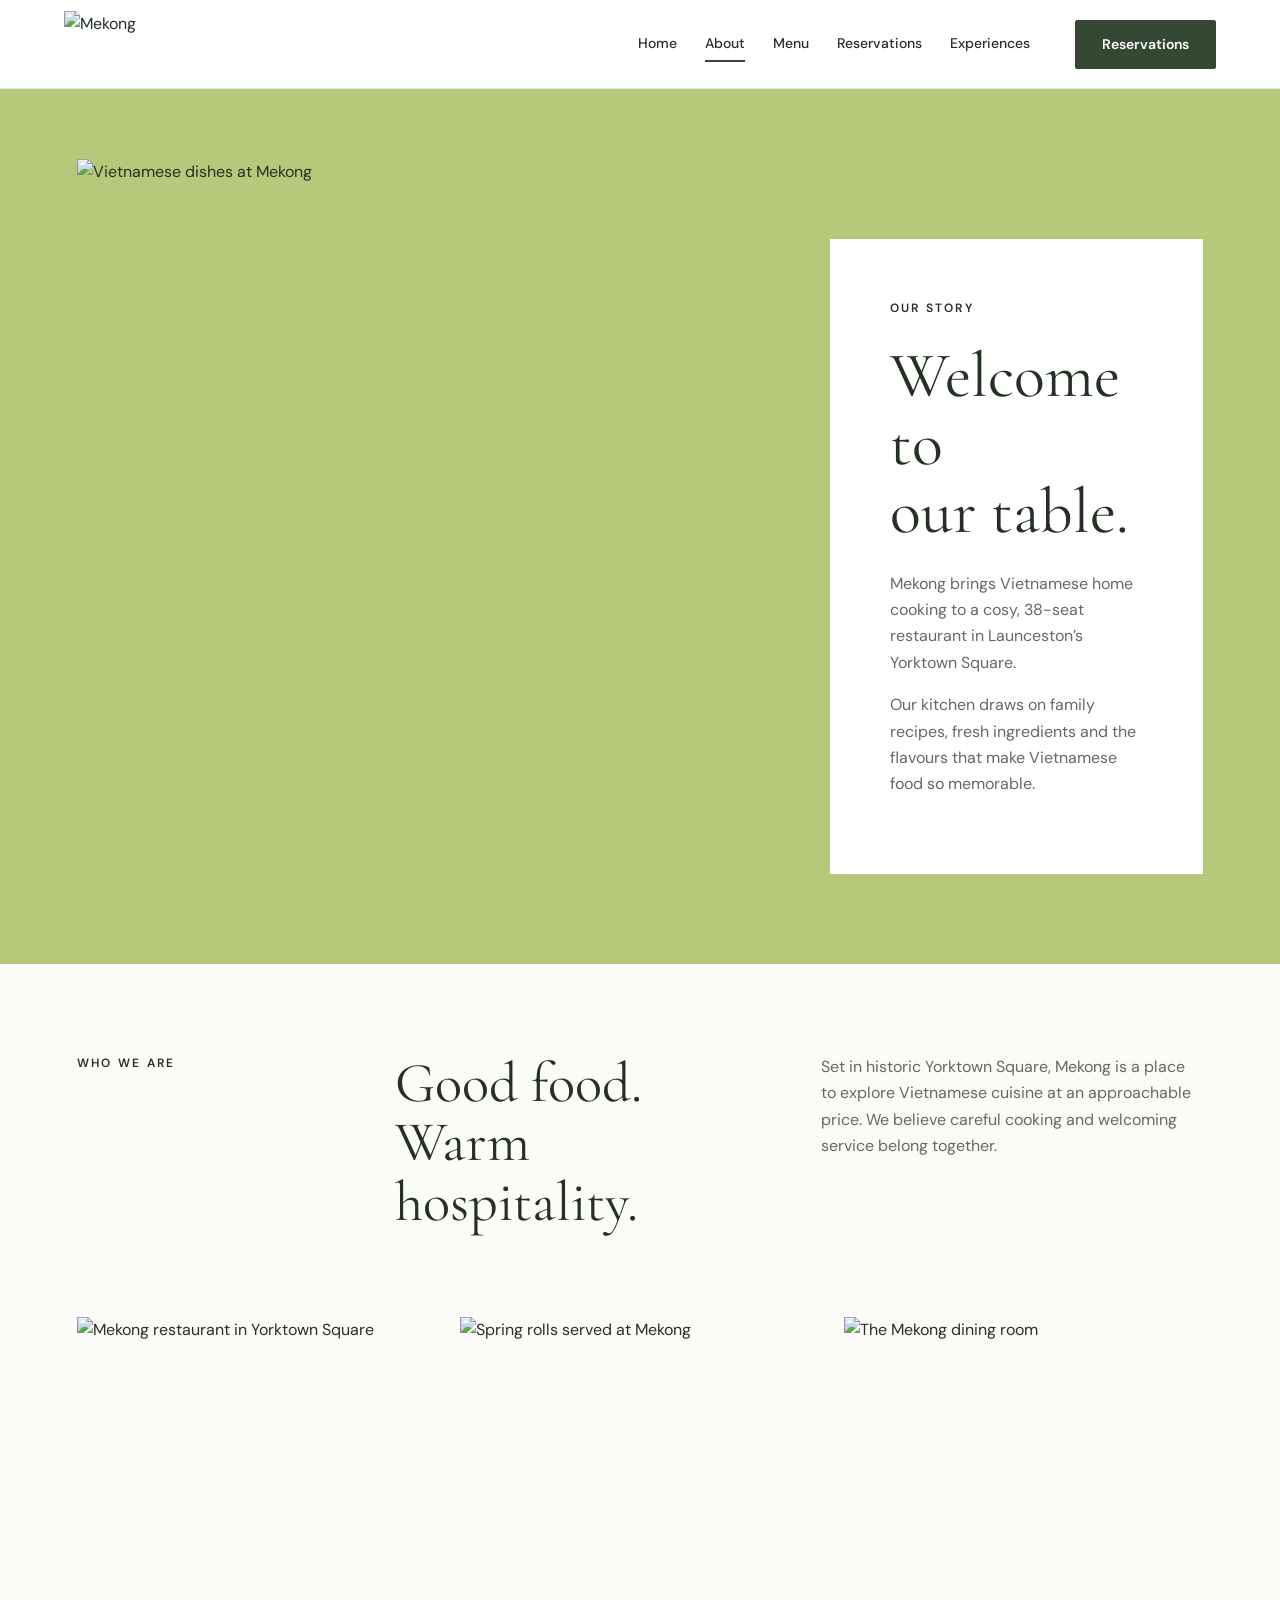
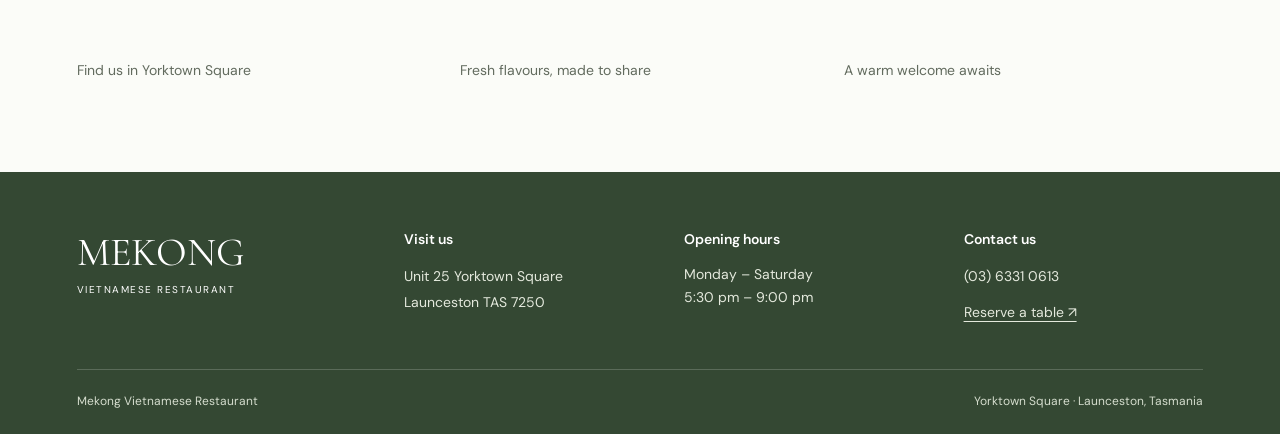
==== index.html @ 8ac52d4b "Add files via upload" ====
<!doctype html><html lang="en-AU"><head><meta charset="utf-8"><meta name="viewport" content="width=device-width, initial-scale=1"><meta name="description" content="Vietnamese dining in the heart of Launceston. Explore Mekong’s menu and reserve a table at Yorktown Square."><meta name="theme-color" content="#344833"><title>About | Mekong Vietnamese Restaurant</title><link rel="icon" href="/assets/logo.png"><link rel="stylesheet" href="/styles.css"><script src="/app.js" defer></script></head><body><a class="skip" href="#main">Skip to content</a><header><div class="header-inner"><a class="logo" href="/" aria-label="Mekong home"><img src="/assets/logo.png" alt="Mekong" width="100" height="66"></a><button class="nav-toggle" aria-expanded="false" aria-controls="site-nav">Menu <span aria-hidden="true">☰</span></button><nav id="site-nav" aria-label="Main navigation"><a href="/" >Home</a><a href="/about-6/" aria-current="page">About</a><a href="/menu/" >Menu</a><a href="/reservations/" >Reservations</a><a href="/experiences/" >Experiences</a></nav><a class="button header-cta" href="/reservations/">Reservations</a></div></header><main id="main"><section class="about-lead"><img src="/assets/food.jpg" alt="Vietnamese dishes at Mekong" width="900" height="550"><div><p class="eyebrow">Our story</p><h1>Welcome to<br>our table.</h1><p>Mekong brings Vietnamese home cooking to a cosy, 38-seat restaurant in Launceston’s Yorktown Square.</p><p>Our kitchen draws on family recipes, fresh ingredients and the flavours that make Vietnamese food so memorable.</p></div></section><section class="section about-story"><p class="eyebrow">Who we are</p><h2>Good food.<br>Warm hospitality.</h2><p>Set in historic Yorktown Square, Mekong is a place to explore Vietnamese cuisine at an approachable price. We believe careful cooking and welcoming service belong together.</p></section><section class="gallery section" aria-label="Mekong restaurant photographs"><figure><img src="/assets/outside.png" alt="Mekong restaurant in Yorktown Square" loading="lazy"><figcaption>Find us in Yorktown Square</figcaption></figure><figure><img src="/assets/rolls.png" alt="Spring rolls served at Mekong" loading="lazy"><figcaption>Fresh flavours, made to share</figcaption></figure><figure><img src="/assets/inside.jpg" alt="The Mekong dining room" loading="lazy"><figcaption>A warm welcome awaits</figcaption></figure></section></main><footer><div class="footer-grid"><a class="footer-brand" href="/">MEKONG<span>VIETNAMESE RESTAURANT</span></a><div><h2>Visit us</h2><a href="https://www.google.com/maps/search/?api=1&query=Mekong+Vietnamese+Restaurant+25+Yorktown+Square+Launceston">Unit 25 Yorktown Square<br>Launceston TAS 7250</a></div><div><h2>Opening hours</h2><p>Monday – Saturday<br>5:30 pm – 9:00 pm</p></div><div><h2>Contact us</h2><a href="tel:+61363310613">(03) 6331 0613</a><a class="footer-book" href="/reservations/">Reserve a table ↗</a></div></div><div class="footer-bottom"><span>Mekong Vietnamese Restaurant</span><span>Yorktown Square · Launceston, Tasmania</span></div></footer></body></html>
---- styles.css ----
@import url('https://fonts.googleapis.com/css2?family=Cormorant+Garamond:wght@400;500;600&family=DM+Sans:wght@400;500;600;700&display=swap');
:root{--green:#344833;--deep:#223321;--lime:#b6c97a;--paper:#fbfcf8;--ink:#243123;--muted:#626b5e;--line:#dce2d4}*{box-sizing:border-box}html{scroll-behavior:smooth;scroll-padding-top:110px}body{margin:0;background:var(--paper);color:var(--ink);font-family:'DM Sans',Arial,sans-serif;font-size:16px;line-height:1.65}a{color:inherit;text-decoration:none}button{font:inherit}img{display:block;max-width:100%;object-fit:cover}h1,h2,h3,p{margin-top:0}h1,h2{font-family:'Cormorant Garamond',Georgia,serif;font-weight:400;line-height:1.06}h2{font-size:clamp(2.7rem,4.4vw,4.5rem);margin-bottom:24px}h3{font-weight:500;line-height:1.4}a,button{ -webkit-tap-highlight-color:transparent}a:focus-visible,button:focus-visible{outline:3px solid #9b6727;outline-offset:5px}.skip{position:fixed;top:-100px;left:20px;background:white;z-index:100;padding:12px}.skip:focus{top:10px}header{background:#fff;position:sticky;top:0;z-index:20;border-bottom:1px solid #e8ecdf}.header-inner{max-width:1420px;margin:auto;min-height:88px;padding:10px 5%;display:flex;align-items:center;gap:45px}.logo{margin-right:auto}.logo img{width:100px;height:66px;object-fit:contain}nav{display:flex;gap:28px}nav a{font-size:14px;font-weight:500;white-space:nowrap}header nav a{padding:9px 0;position:relative}header nav a[aria-current]:after{content:'';height:2px;background:var(--green);position:absolute;bottom:3px;left:0;right:0}nav a:hover,.text-link:hover{color:#6b8139}.button{display:inline-flex;justify-content:center;align-items:center;min-height:49px;padding:11px 26px;background:var(--green);color:#fff;border:1px solid var(--green);border-radius:2px;font-size:14px;font-weight:600;transition:background .2s,transform .2s;line-height:1.5}.button:hover{background:var(--deep);transform:translateY(-2px)}.button.light{background:#fff;color:var(--green);border-color:#fff}.button.outline{border-color:#fff;background:transparent;color:#fff}.button.outline:hover{background:#ffffff20}.button.secondary{background:transparent;color:var(--green)}.nav-toggle{display:none}.eyebrow{text-transform:uppercase;letter-spacing:.19em;font-size:12px;font-weight:600;margin-bottom:24px;line-height:1.6}.hero{position:relative;min-height:690px;height:calc(100svh - 88px);max-height:950px;display:grid;place-items:center;isolation:isolate;color:white;text-align:center;overflow:hidden}.hero-image{position:absolute;inset:0;width:100%;height:100%;object-position:center;z-index:-2}.hero:after{content:'';position:absolute;inset:0;background:linear-gradient(180deg,#15271826,#10201365 75%,#1020138c);z-index:-1}.hero-content{padding:50px 20px 85px}.hero .eyebrow{margin-bottom:30px;text-shadow:0 1px 6px #0009}.hero h1{font-size:clamp(5.5rem,9.8vw,9rem);letter-spacing:-.045em;margin-bottom:22px;line-height:.95}.hero h1 span{display:block;font-size:.4em;letter-spacing:.05em;text-transform:uppercase;line-height:1.16;margin-top:22px}.hero-subtitle{font-size:17px;line-height:1.6;text-shadow:0 1px 5px #0007}.hero-actions{display:flex;justify-content:center;gap:12px;margin-top:30px}.hero-down{position:absolute;bottom:28px;left:5%;font-size:30px}.hero-caption{position:absolute;bottom:35px;right:5%;font-size:11px;letter-spacing:.18em}.section{max-width:1420px;margin:auto;padding:90px 6%}.section-title{display:flex;align-items:center;justify-content:space-between;gap:24px;margin-bottom:35px}.section-title .eyebrow{margin-bottom:14px}.section-title h2{margin:0}.text-link{display:inline-flex;gap:35px;border-bottom:1px solid var(--green);padding-bottom:7px;font-size:14px}.popular-grid{display:grid;grid-template-columns:1fr 1.06fr 1fr;gap:42px;align-items:start}.dish{padding:22px 0;border-bottom:1px solid var(--line)}.dish-heading{display:flex;justify-content:space-between;gap:20px}.dish h3{font-size:17px;margin-bottom:8px}.dish-heading>span{font-size:16px;white-space:nowrap}.dish p{color:var(--muted);font-size:14px;line-height:1.65;margin:0}.pho-feature{background:#e9eedb;padding:35px 30px;text-align:center}.pho-feature>.eyebrow{margin:0 0 10px}.pho-feature>h3{font-family:'Cormorant Garamond',Georgia,serif;font-size:90px;line-height:1;margin:0 0 16px}.pho-feature>p{font-size:15px}.pho-feature .dish{text-align:left}.pho-feature .button{margin-top:30px}.home-story{display:grid;grid-template-columns:1.15fr 1fr;background:#e9eedb}.home-story>img{width:100%;height:100%;min-height:510px}.home-story>div{padding:70px 13%}.home-story p:not(.eyebrow){max-width:400px;color:#4c5845}.home-story .text-link{margin-top:10px}footer{background:var(--green);color:#fff;padding:60px 6% 22px}.footer-grid{display:grid;grid-template-columns:1.2fr 1fr 1fr 1fr;gap:40px;max-width:1248px;margin:auto}.footer-brand{font-family:'Cormorant Garamond',Georgia,serif;font-size:40px;line-height:1}.footer-brand span{display:block;font-family:'DM Sans',Arial,sans-serif;font-size:10px;letter-spacing:.15em;margin-top:13px}.footer-grid h2{font-family:inherit;font-size:14px;font-weight:600;margin:0 0 16px}.footer-grid p,.footer-grid a:not(.footer-brand){font-size:14px;color:#e4e9dd}.footer-book{display:block;margin-top:12px;text-decoration:underline;text-underline-offset:4px}.footer-bottom{border-top:1px solid #ffffff30;margin:45px auto 0;padding-top:22px;display:flex;justify-content:space-between;gap:20px;font-size:12px;color:#d5ddce;max-width:1248px}.page-intro{background:#e9eedb;text-align:center;padding:75px 24px 62px}.page-intro .eyebrow{margin-bottom:18px}.page-intro h1{font-size:clamp(3.4rem,6.5vw,6rem);margin-bottom:20px}.page-intro>p:last-child{margin-bottom:0}.menu-layout{display:grid;grid-template-columns:200px 1fr;gap:75px;align-items:start;padding-top:55px}.menu-nav{position:sticky;top:118px;display:flex;flex-direction:column;gap:4px;border-left:1px solid var(--line);max-height:calc(100svh - 145px);overflow:auto}.menu-nav a{padding:7px 18px;font-size:14px;white-space:normal}.menu-nav a:hover{background:#e9eedb}.menu-note{font-size:13px;line-height:1.7;color:var(--muted);border-bottom:1px solid var(--line);padding-bottom:26px}.menu-category{padding-top:36px;scroll-margin-top:110px}.menu-category h2{font-size:42px;margin-bottom:8px}.menu-items{display:grid;grid-template-columns:1fr 1fr;gap:0 40px}.menu-items .dish{padding:20px 0}.about-lead{background:#b6c97a;padding:70px 6% 90px;display:grid;grid-template-columns:1fr 1fr;align-items:center}.about-lead>img{width:115%;height:460px;align-self:start}.about-lead>div{background:#fff;padding:60px;position:relative;margin-top:80px}.about-lead h1{font-size:clamp(3.5rem,5vw,5rem);margin-bottom:25px}.about-lead p:not(.eyebrow){color:var(--muted)}.about-story{display:grid;grid-template-columns:1fr 1.4fr 1.4fr;gap:45px;align-items:start;padding-bottom:30px}.about-story p:last-child{color:var(--muted)}.gallery{display:grid;grid-template-columns:repeat(3,1fr);gap:24px;padding-top:30px}.gallery figure{margin:0}.gallery img{width:100%;height:330px}.gallery figcaption{font-size:14px;margin-top:12px;color:var(--muted)}.reservation-layout{display:grid;grid-template-columns:1fr 1fr;gap:65px;align-items:center}.reservation-layout>img{height:570px;width:100%}.reservation-card h2{font-size:48px}.reservation-card>p{max-width:450px}.booking-note{font-size:12px;color:var(--muted);margin:12px 0 30px}.reservation-details{padding-top:24px;border-top:1px solid var(--line)}.reservation-details h3{font-size:15px;margin-bottom:6px}.phone{font-family:'Cormorant Garamond',Georgia,serif;font-size:34px}.reservation-details p{font-size:14px;color:var(--muted);margin-top:15px}.empty-state{text-align:center;min-height:380px}.empty-state h2{font-size:42px}.empty-state p{color:var(--muted);margin-bottom:30px}.empty-state .button{margin:5px}.empty-rule{width:50px;height:2px;background:var(--lime);display:block;margin:0 auto 30px}
@media(min-width:1600px){.hero-content{padding-bottom:100px}}
@media(max-width:1050px){.header-inner{gap:24px}nav{gap:20px}.popular-grid{gap:24px}.section{padding:65px 5%}.pho-feature{padding:30px 22px}.footer-grid{grid-template-columns:1fr 1fr}.about-lead>div{padding:40px}.about-story{grid-template-columns:1fr 1.6fr}.about-story>.eyebrow{grid-column:1/-1;margin:0}.menu-layout{gap:40px;grid-template-columns:165px 1fr}.menu-items{gap:0 25px}.reservation-layout{gap:35px}.home-story>div{padding:55px 10%}}
@media(max-width:760px){html{scroll-padding-top:90px}.header-inner{min-height:76px;padding:7px 5%;gap:16px}.logo img{width:84px;height:55px}.nav-toggle{display:flex;gap:12px;align-items:center;background:none;border:0;padding:10px 0;color:var(--green);font-size:14px}.header-cta{min-height:40px;padding:8px 14px;font-size:12px;order:1}.nav-toggle{order:2}header nav{display:none;position:absolute;left:0;right:0;top:100%;background:white;border-bottom:1px solid var(--line);padding:20px 6%;box-shadow:0 15px 20px #0001}header nav.open{display:flex;flex-direction:column;gap:9px}header nav a{font-size:16px;width:fit-content}.hero{height:calc(100svh - 76px);min-height:620px;max-height:850px}.hero-content{padding:60px 20px 100px}.hero .eyebrow{font-size:10px;letter-spacing:.13em;margin-bottom:30px}.hero h1{font-size:clamp(5rem,17vw,7rem)}.hero h1 span{font-size:.4em;letter-spacing:.025em;line-height:1.25}.hero-subtitle{font-size:16px}.hero-actions{gap:10px}.hero-actions .button{padding:12px 18px;font-size:13px}.hero-caption{font-size:9px}.section-title{display:block}.section-title .text-link{margin-top:20px}.popular-grid{grid-template-columns:1fr;gap:30px}.pho-feature{grid-row:1;padding:35px}.popular-grid>.pho-feature .dish{text-align:left}.popular-grid>div:not(.pho-feature){display:grid;grid-template-columns:1fr 1fr;gap:0 25px}.dish h3{font-size:16px}.dish-heading{gap:12px}.home-story{grid-template-columns:1fr}.home-story>img{min-height:0;height:330px}.home-story>div{padding:45px 7%}.footer-grid{gap:32px 24px}.footer-brand{font-size:32px}.footer-grid p,.footer-grid a:not(.footer-brand){font-size:13px}.footer-bottom{flex-direction:column;gap:6px}.page-intro{padding:55px 20px 45px}.page-intro h1{font-size:3.4rem}.menu-layout{display:block;padding-top:25px}.menu-nav{position:relative;top:auto;flex-direction:row;gap:6px;overflow-x:auto;border:0;padding-bottom:14px;max-height:none;margin-bottom:25px}.menu-nav a{white-space:nowrap;background:#e9eedb;border:1px solid #dce2d4;padding:9px 13px}.menu-items{gap:0 25px}.menu-category h2{font-size:36px}.menu-category{scroll-margin-top:85px}.about-lead{grid-template-columns:1fr;padding:30px 5% 45px}.about-lead>img{width:100%;height:300px}.about-lead>div{margin:0 15px;margin-top:-35px;padding:35px 25px}.about-lead h1{font-size:3.4rem}.about-story{display:block}.about-story>.eyebrow{margin-bottom:20px}.gallery{grid-template-columns:1fr;gap:30px}.gallery img{height:auto;max-height:450px}.reservation-layout{grid-template-columns:1fr;gap:35px}.reservation-layout>img{height:340px}.reservation-card h2{font-size:40px}}
@media(max-width:440px){.popular-grid>div:not(.pho-feature),.menu-items{grid-template-columns:1fr}.hero h1{font-size:5rem}.header-cta{font-size:11px;padding:8px 10px}.header-inner{gap:14px}.footer-grid{grid-template-columns:1fr}.hero .eyebrow{max-width:280px;margin-left:auto;margin-right:auto}.hero-content{padding-left:14px;padding-right:14px}.hero-caption{max-width:220px;text-align:right}.hero-actions .button{padding:11px 15px}}
@media(prefers-reduced-motion:reduce){html{scroll-behavior:auto}.button{transition:none}}
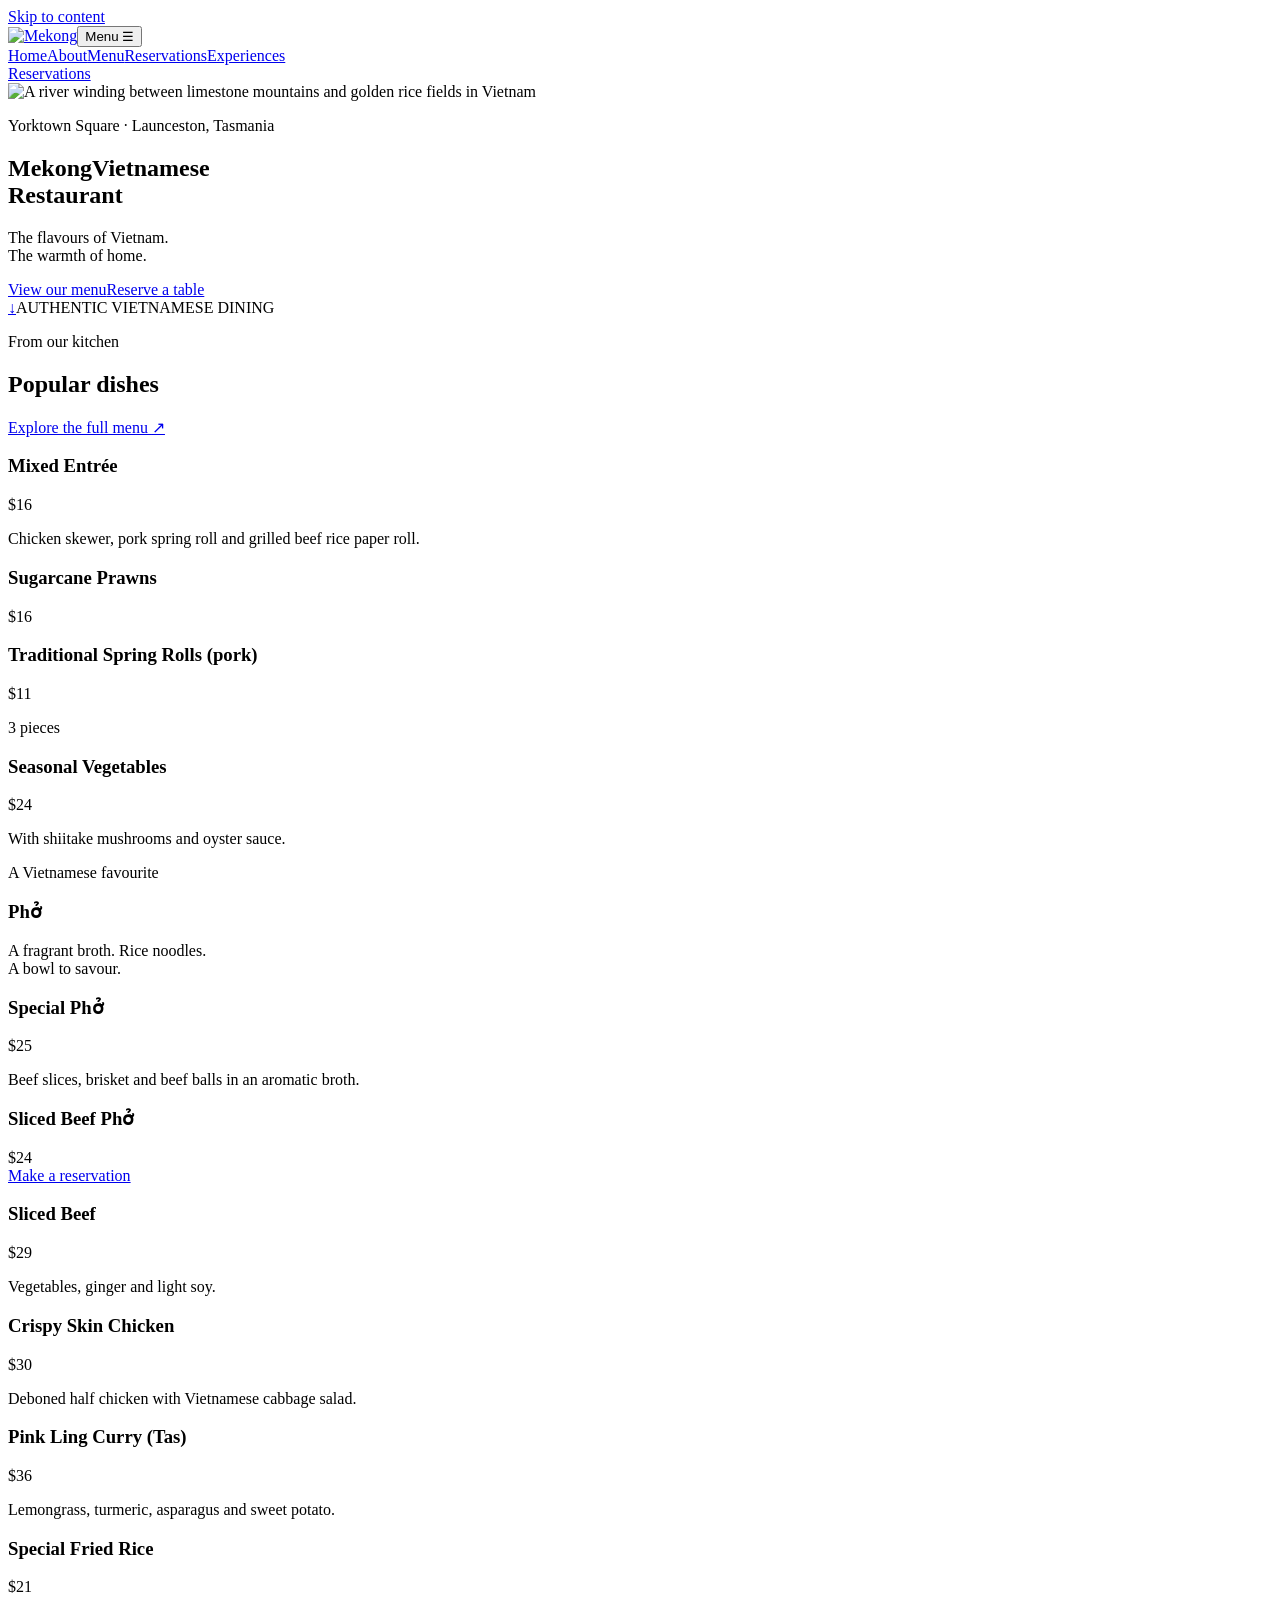
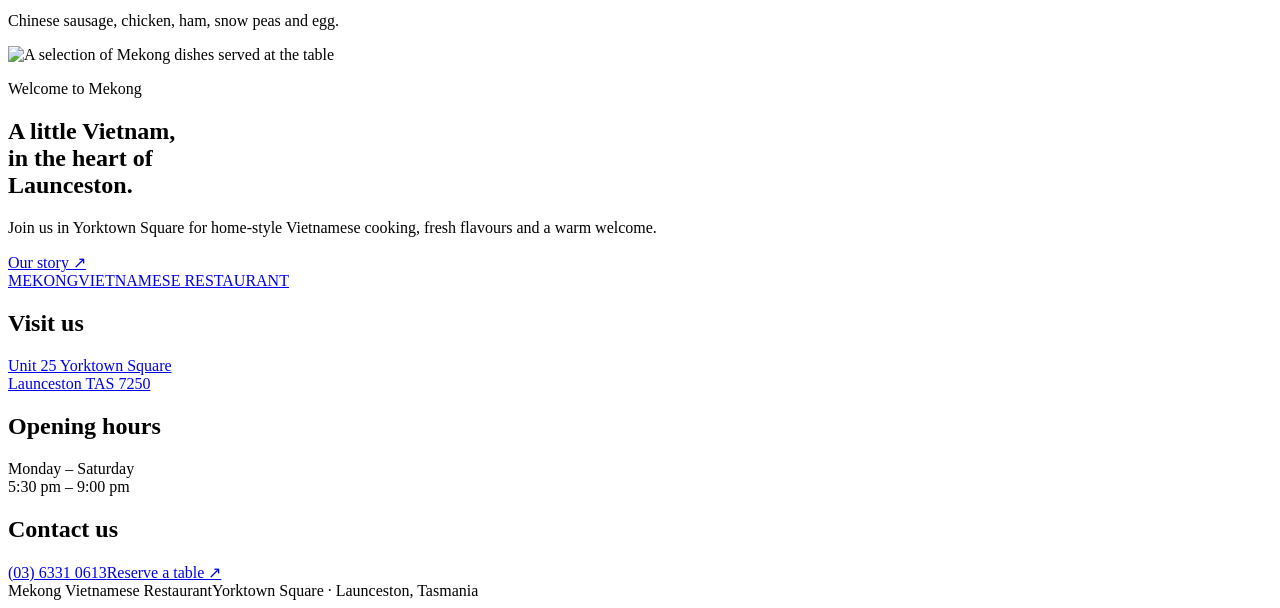
==== commit d1491ec5: "Add files via upload" ====
--- a/index.html
+++ b/index.html
@@ -1 +1,3 @@
-<!doctype html><html lang="en-AU"><head><meta charset="utf-8"><meta name="viewport" content="width=device-width, initial-scale=1"><meta name="description" content="Vietnamese dining in the heart of Launceston. Explore Mekong’s menu and reserve a table at Yorktown Square."><meta name="theme-color" content="#344833"><title>About | Mekong Vietnamese Restaurant</title><link rel="icon" href="/assets/logo.png"><link rel="stylesheet" href="/styles.css"><script src="/app.js" defer></script></head><body><a class="skip" href="#main">Skip to content</a><header><div class="header-inner"><a class="logo" href="/" aria-label="Mekong home"><img src="/assets/logo.png" alt="Mekong" width="100" height="66"></a><button class="nav-toggle" aria-expanded="false" aria-controls="site-nav">Menu <span aria-hidden="true">☰</span></button><nav id="site-nav" aria-label="Main navigation"><a href="/" >Home</a><a href="/about-6/" aria-current="page">About</a><a href="/menu/" >Menu</a><a href="/reservations/" >Reservations</a><a href="/experiences/" >Experiences</a></nav><a class="button header-cta" href="/reservations/">Reservations</a></div></header><main id="main"><section class="about-lead"><img src="/assets/food.jpg" alt="Vietnamese dishes at Mekong" width="900" height="550"><div><p class="eyebrow">Our story</p><h1>Welcome to<br>our table.</h1><p>Mekong brings Vietnamese home cooking to a cosy, 38-seat restaurant in Launceston’s Yorktown Square.</p><p>Our kitchen draws on family recipes, fresh ingredients and the flavours that make Vietnamese food so memorable.</p></div></section><section class="section about-story"><p class="eyebrow">Who we are</p><h2>Good food.<br>Warm hospitality.</h2><p>Set in historic Yorktown Square, Mekong is a place to explore Vietnamese cuisine at an approachable price. We believe careful cooking and welcoming service belong together.</p></section><section class="gallery section" aria-label="Mekong restaurant photographs"><figure><img src="/assets/outside.png" alt="Mekong restaurant in Yorktown Square" loading="lazy"><figcaption>Find us in Yorktown Square</figcaption></figure><figure><img src="/assets/rolls.png" alt="Spring rolls served at Mekong" loading="lazy"><figcaption>Fresh flavours, made to share</figcaption></figure><figure><img src="/assets/inside.jpg" alt="The Mekong dining room" loading="lazy"><figcaption>A warm welcome awaits</figcaption></figure></section></main><footer><div class="footer-grid"><a class="footer-brand" href="/">MEKONG<span>VIETNAMESE RESTAURANT</span></a><div><h2>Visit us</h2><a href="https://www.google.com/maps/search/?api=1&query=Mekong+Vietnamese+Restaurant+25+Yorktown+Square+Launceston">Unit 25 Yorktown Square<br>Launceston TAS 7250</a></div><div><h2>Opening hours</h2><p>Monday – Saturday<br>5:30 pm – 9:00 pm</p></div><div><h2>Contact us</h2><a href="tel:+61363310613">(03) 6331 0613</a><a class="footer-book" href="/reservations/">Reserve a table ↗</a></div></div><div class="footer-bottom"><span>Mekong Vietnamese Restaurant</span><span>Yorktown Square · Launceston, Tasmania</span></div></footer></body></html>+<!doctype html><html lang="en-AU"><head><meta charset="utf-8"><meta name="viewport" content="width=device-width, initial-scale=1"><meta name="description" content="Vietnamese dining in the heart of Launceston. Explore Mekong’s menu and reserve a table at Yorktown Square."><meta name="theme-color" content="#344833"><title>Home | Mekong Vietnamese Restaurant</title><link rel="icon" href="/Mekong/assets/logo.png"><link rel="stylesheet" href="/Mekong/styles.css"><script src="/Mekong/app.js" defer></script></head><body><a class="skip" href="#main">Skip to content</a><header><div class="header-inner"><a class="logo" href="/Mekong/" aria-label="Mekong home"><img src="/Mekong/assets/logo.png" alt="Mekong" width="100" height="66"></a><button class="nav-toggle" aria-expanded="false" aria-controls="site-nav">Menu <span aria-hidden="true">☰</span></button><nav id="site-nav" aria-label="Main navigation"><a href="/Mekong/" aria-current="page">Home</a><a href="/Mekong/about-6/" >About</a><a href="/Mekong/menu/" >Menu</a><a href="/Mekong/reservations/" >Reservations</a><a href="/Mekong/experiences/" >Experiences</a></nav><a class="button header-cta" href="/Mekong/reservations/">Reservations</a></div></header><main id="main"><section class="hero"><img class="hero-image" src="/Mekong/assets/landscape.jpg" alt="A river winding between limestone mountains and golden rice fields in Vietnam" fetchpriority="high"><div class="hero-content"><p class="eyebrow">Yorktown Square · Launceston, Tasmania</p><h1>Mekong<span>Vietnamese<br>Restaurant</span></h1><p class="hero-subtitle">The flavours of Vietnam.<br>The warmth of home.</p><div class="hero-actions"><a class="button light" href="/Mekong/menu/">View our menu</a><a class="button outline" href="/Mekong/reservations/">Reserve a table</a></div></div><a class="hero-down" href="#popular" aria-label="Explore popular dishes">↓</a><span class="hero-caption">AUTHENTIC VIETNAMESE DINING</span></section>
+ <section id="popular" class="section popular"><div class="section-title"><div><p class="eyebrow">From our kitchen</p><h2>Popular dishes</h2></div><a class="text-link" href="/Mekong/menu/">Explore the full menu <span>↗</span></a></div><div class="popular-grid"><div><article class="dish"><div class="dish-heading"><h3>Mixed Entrée</h3><span>$16</span></div><p>Chicken skewer, pork spring roll and grilled beef rice paper roll.</p></article><article class="dish"><div class="dish-heading"><h3>Sugarcane Prawns</h3><span>$16</span></div></article><article class="dish"><div class="dish-heading"><h3>Traditional Spring Rolls (pork)</h3><span>$11</span></div><p>3 pieces</p></article><article class="dish"><div class="dish-heading"><h3>Seasonal Vegetables</h3><span>$24</span></div><p>With shiitake mushrooms and oyster sauce.</p></article></div><div class="pho-feature"><p class="eyebrow">A Vietnamese favourite</p><h3>Phở</h3><p>A fragrant broth. Rice noodles.<br>A bowl to savour.</p><article class="dish"><div class="dish-heading"><h3>Special Phở</h3><span>$25</span></div><p>Beef slices, brisket and beef balls in an aromatic broth.</p></article><article class="dish"><div class="dish-heading"><h3>Sliced Beef Phở</h3><span>$24</span></div></article><a class="button " href="/Mekong/reservations/">Make a reservation</a></div><div><article class="dish"><div class="dish-heading"><h3>Sliced Beef</h3><span>$29</span></div><p>Vegetables, ginger and light soy.</p></article><article class="dish"><div class="dish-heading"><h3>Crispy Skin Chicken</h3><span>$30</span></div><p>Deboned half chicken with Vietnamese cabbage salad.</p></article><article class="dish"><div class="dish-heading"><h3>Pink Ling Curry (Tas)</h3><span>$36</span></div><p>Lemongrass, turmeric, asparagus and sweet potato.</p></article><article class="dish"><div class="dish-heading"><h3>Special Fried Rice</h3><span>$21</span></div><p>Chinese sausage, chicken, ham, snow peas and egg.</p></article></div></div></section>
+ <section class="home-story"><img src="/Mekong/assets/food.jpg" alt="A selection of Mekong dishes served at the table" loading="lazy" width="900" height="550"><div><p class="eyebrow">Welcome to Mekong</p><h2>A little Vietnam,<br>in the heart of<br>Launceston.</h2><p>Join us in Yorktown Square for home-style Vietnamese cooking, fresh flavours and a warm welcome.</p><a class="text-link" href="/Mekong/about-6/">Our story <span>↗</span></a></div></section></main><footer><div class="footer-grid"><a class="footer-brand" href="/Mekong/">MEKONG<span>VIETNAMESE RESTAURANT</span></a><div><h2>Visit us</h2><a href="https://www.google.com/maps/search/?api=1&query=Mekong+Vietnamese+Restaurant+25+Yorktown+Square+Launceston">Unit 25 Yorktown Square<br>Launceston TAS 7250</a></div><div><h2>Opening hours</h2><p>Monday – Saturday<br>5:30 pm – 9:00 pm</p></div><div><h2>Contact us</h2><a href="tel:+61363310613">(03) 6331 0613</a><a class="footer-book" href="/Mekong/reservations/">Reserve a table ↗</a></div></div><div class="footer-bottom"><span>Mekong Vietnamese Restaurant</span><span>Yorktown Square · Launceston, Tasmania</span></div></footer></body></html>
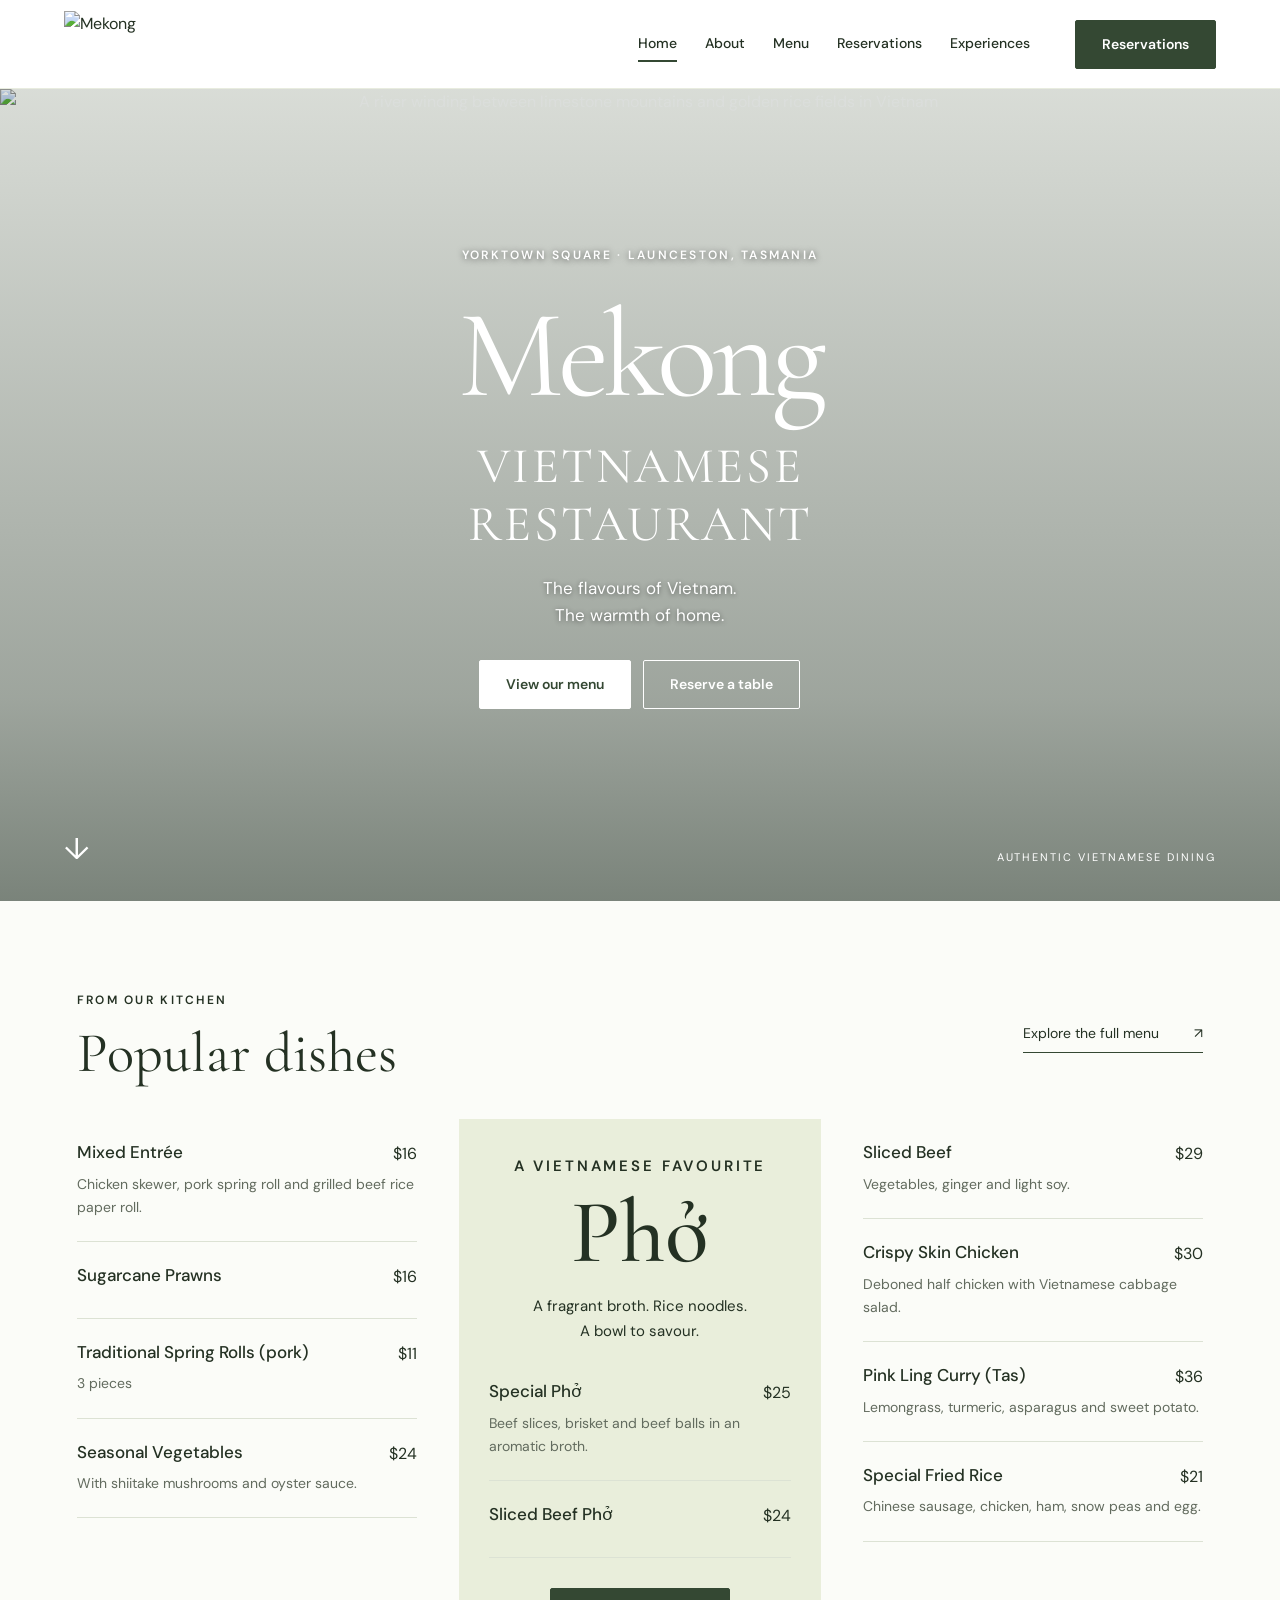
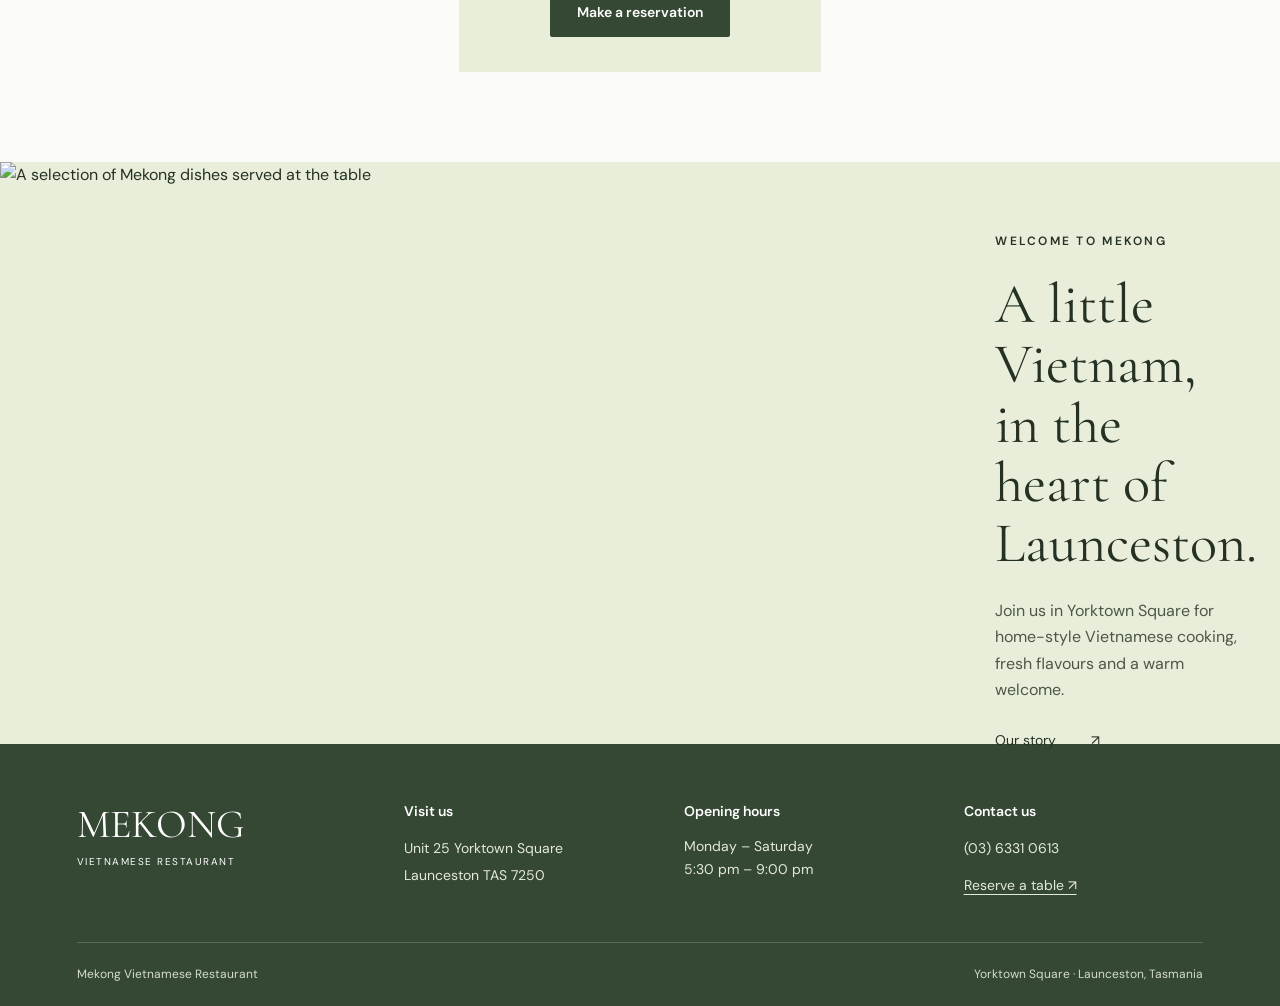
==== commit dceb6504: "Add files via upload" ====
--- a/index.html
+++ b/index.html
@@ -1,3 +1,3 @@
-<!doctype html><html lang="en-AU"><head><meta charset="utf-8"><meta name="viewport" content="width=device-width, initial-scale=1"><meta name="description" content="Vietnamese dining in the heart of Launceston. Explore Mekong’s menu and reserve a table at Yorktown Square."><meta name="theme-color" content="#344833"><title>Home | Mekong Vietnamese Restaurant</title><link rel="icon" href="/Mekong/assets/logo.png"><link rel="stylesheet" href="/Mekong/styles.css"><script src="/Mekong/app.js" defer></script></head><body><a class="skip" href="#main">Skip to content</a><header><div class="header-inner"><a class="logo" href="/Mekong/" aria-label="Mekong home"><img src="/Mekong/assets/logo.png" alt="Mekong" width="100" height="66"></a><button class="nav-toggle" aria-expanded="false" aria-controls="site-nav">Menu <span aria-hidden="true">☰</span></button><nav id="site-nav" aria-label="Main navigation"><a href="/Mekong/" aria-current="page">Home</a><a href="/Mekong/about-6/" >About</a><a href="/Mekong/menu/" >Menu</a><a href="/Mekong/reservations/" >Reservations</a><a href="/Mekong/experiences/" >Experiences</a></nav><a class="button header-cta" href="/Mekong/reservations/">Reservations</a></div></header><main id="main"><section class="hero"><img class="hero-image" src="/Mekong/assets/landscape.jpg" alt="A river winding between limestone mountains and golden rice fields in Vietnam" fetchpriority="high"><div class="hero-content"><p class="eyebrow">Yorktown Square · Launceston, Tasmania</p><h1>Mekong<span>Vietnamese<br>Restaurant</span></h1><p class="hero-subtitle">The flavours of Vietnam.<br>The warmth of home.</p><div class="hero-actions"><a class="button light" href="/Mekong/menu/">View our menu</a><a class="button outline" href="/Mekong/reservations/">Reserve a table</a></div></div><a class="hero-down" href="#popular" aria-label="Explore popular dishes">↓</a><span class="hero-caption">AUTHENTIC VIETNAMESE DINING</span></section>
- <section id="popular" class="section popular"><div class="section-title"><div><p class="eyebrow">From our kitchen</p><h2>Popular dishes</h2></div><a class="text-link" href="/Mekong/menu/">Explore the full menu <span>↗</span></a></div><div class="popular-grid"><div><article class="dish"><div class="dish-heading"><h3>Mixed Entrée</h3><span>$16</span></div><p>Chicken skewer, pork spring roll and grilled beef rice paper roll.</p></article><article class="dish"><div class="dish-heading"><h3>Sugarcane Prawns</h3><span>$16</span></div></article><article class="dish"><div class="dish-heading"><h3>Traditional Spring Rolls (pork)</h3><span>$11</span></div><p>3 pieces</p></article><article class="dish"><div class="dish-heading"><h3>Seasonal Vegetables</h3><span>$24</span></div><p>With shiitake mushrooms and oyster sauce.</p></article></div><div class="pho-feature"><p class="eyebrow">A Vietnamese favourite</p><h3>Phở</h3><p>A fragrant broth. Rice noodles.<br>A bowl to savour.</p><article class="dish"><div class="dish-heading"><h3>Special Phở</h3><span>$25</span></div><p>Beef slices, brisket and beef balls in an aromatic broth.</p></article><article class="dish"><div class="dish-heading"><h3>Sliced Beef Phở</h3><span>$24</span></div></article><a class="button " href="/Mekong/reservations/">Make a reservation</a></div><div><article class="dish"><div class="dish-heading"><h3>Sliced Beef</h3><span>$29</span></div><p>Vegetables, ginger and light soy.</p></article><article class="dish"><div class="dish-heading"><h3>Crispy Skin Chicken</h3><span>$30</span></div><p>Deboned half chicken with Vietnamese cabbage salad.</p></article><article class="dish"><div class="dish-heading"><h3>Pink Ling Curry (Tas)</h3><span>$36</span></div><p>Lemongrass, turmeric, asparagus and sweet potato.</p></article><article class="dish"><div class="dish-heading"><h3>Special Fried Rice</h3><span>$21</span></div><p>Chinese sausage, chicken, ham, snow peas and egg.</p></article></div></div></section>
- <section class="home-story"><img src="/Mekong/assets/food.jpg" alt="A selection of Mekong dishes served at the table" loading="lazy" width="900" height="550"><div><p class="eyebrow">Welcome to Mekong</p><h2>A little Vietnam,<br>in the heart of<br>Launceston.</h2><p>Join us in Yorktown Square for home-style Vietnamese cooking, fresh flavours and a warm welcome.</p><a class="text-link" href="/Mekong/about-6/">Our story <span>↗</span></a></div></section></main><footer><div class="footer-grid"><a class="footer-brand" href="/Mekong/">MEKONG<span>VIETNAMESE RESTAURANT</span></a><div><h2>Visit us</h2><a href="https://www.google.com/maps/search/?api=1&query=Mekong+Vietnamese+Restaurant+25+Yorktown+Square+Launceston">Unit 25 Yorktown Square<br>Launceston TAS 7250</a></div><div><h2>Opening hours</h2><p>Monday – Saturday<br>5:30 pm – 9:00 pm</p></div><div><h2>Contact us</h2><a href="tel:+61363310613">(03) 6331 0613</a><a class="footer-book" href="/Mekong/reservations/">Reserve a table ↗</a></div></div><div class="footer-bottom"><span>Mekong Vietnamese Restaurant</span><span>Yorktown Square · Launceston, Tasmania</span></div></footer></body></html>+<!doctype html><html lang="en-AU"><head><meta charset="utf-8"><meta name="viewport" content="width=device-width, initial-scale=1"><meta name="description" content="Vietnamese dining in the heart of Launceston. Explore Mekong’s menu and reserve a table at Yorktown Square."><meta name="theme-color" content="#344833"><title>Home | Mekong Vietnamese Restaurant</title><link rel="icon" href="/assets/logo.png"><link rel="stylesheet" href="/styles.css"><script src="/app.js" defer></script></head><body><a class="skip" href="#main">Skip to content</a><header><div class="header-inner"><a class="logo" href="/" aria-label="Mekong home"><img src="/assets/logo.png" alt="Mekong" width="100" height="66"></a><button class="nav-toggle" aria-expanded="false" aria-controls="site-nav">Menu <span aria-hidden="true">☰</span></button><nav id="site-nav" aria-label="Main navigation"><a href="/" aria-current="page">Home</a><a href="/about-6/" >About</a><a href="/menu/" >Menu</a><a href="/reservations/" >Reservations</a><a href="/experiences/" >Experiences</a></nav><a class="button header-cta" href="/reservations/">Reservations</a></div></header><main id="main"><section class="hero"><img class="hero-image" src="/assets/landscape.jpg" alt="A river winding between limestone mountains and golden rice fields in Vietnam" fetchpriority="high"><div class="hero-content"><p class="eyebrow">Yorktown Square · Launceston, Tasmania</p><h1>Mekong<span>Vietnamese<br>Restaurant</span></h1><p class="hero-subtitle">The flavours of Vietnam.<br>The warmth of home.</p><div class="hero-actions"><a class="button light" href="/menu/">View our menu</a><a class="button outline" href="/reservations/">Reserve a table</a></div></div><a class="hero-down" href="#popular" aria-label="Explore popular dishes">↓</a><span class="hero-caption">AUTHENTIC VIETNAMESE DINING</span></section>
+ <section id="popular" class="section popular"><div class="section-title"><div><p class="eyebrow">From our kitchen</p><h2>Popular dishes</h2></div><a class="text-link" href="/menu/">Explore the full menu <span>↗</span></a></div><div class="popular-grid"><div><article class="dish"><div class="dish-heading"><h3>Mixed Entrée</h3><span>$16</span></div><p>Chicken skewer, pork spring roll and grilled beef rice paper roll.</p></article><article class="dish"><div class="dish-heading"><h3>Sugarcane Prawns</h3><span>$16</span></div></article><article class="dish"><div class="dish-heading"><h3>Traditional Spring Rolls (pork)</h3><span>$11</span></div><p>3 pieces</p></article><article class="dish"><div class="dish-heading"><h3>Seasonal Vegetables</h3><span>$24</span></div><p>With shiitake mushrooms and oyster sauce.</p></article></div><div class="pho-feature"><p class="eyebrow">A Vietnamese favourite</p><h3>Phở</h3><p>A fragrant broth. Rice noodles.<br>A bowl to savour.</p><article class="dish"><div class="dish-heading"><h3>Special Phở</h3><span>$25</span></div><p>Beef slices, brisket and beef balls in an aromatic broth.</p></article><article class="dish"><div class="dish-heading"><h3>Sliced Beef Phở</h3><span>$24</span></div></article><a class="button " href="/reservations/">Make a reservation</a></div><div><article class="dish"><div class="dish-heading"><h3>Sliced Beef</h3><span>$29</span></div><p>Vegetables, ginger and light soy.</p></article><article class="dish"><div class="dish-heading"><h3>Crispy Skin Chicken</h3><span>$30</span></div><p>Deboned half chicken with Vietnamese cabbage salad.</p></article><article class="dish"><div class="dish-heading"><h3>Pink Ling Curry (Tas)</h3><span>$36</span></div><p>Lemongrass, turmeric, asparagus and sweet potato.</p></article><article class="dish"><div class="dish-heading"><h3>Special Fried Rice</h3><span>$21</span></div><p>Chinese sausage, chicken, ham, snow peas and egg.</p></article></div></div></section>
+ <section class="home-story"><img src="/assets/food.jpg" alt="A selection of Mekong dishes served at the table" loading="lazy" width="900" height="550"><div><p class="eyebrow">Welcome to Mekong</p><h2>A little Vietnam,<br>in the heart of<br>Launceston.</h2><p>Join us in Yorktown Square for home-style Vietnamese cooking, fresh flavours and a warm welcome.</p><a class="text-link" href="/about-6/">Our story <span>↗</span></a></div></section></main><footer><div class="footer-grid"><a class="footer-brand" href="/">MEKONG<span>VIETNAMESE RESTAURANT</span></a><div><h2>Visit us</h2><a href="https://www.google.com/maps/search/?api=1&query=Mekong+Vietnamese+Restaurant+25+Yorktown+Square+Launceston">Unit 25 Yorktown Square<br>Launceston TAS 7250</a></div><div><h2>Opening hours</h2><p>Monday – Saturday<br>5:30 pm – 9:00 pm</p></div><div><h2>Contact us</h2><a href="tel:+61363310613">(03) 6331 0613</a><a class="footer-book" href="/reservations/">Reserve a table ↗</a></div></div><div class="footer-bottom"><span>Mekong Vietnamese Restaurant</span><span>Yorktown Square · Launceston, Tasmania</span></div></footer></body></html>
--- a/styles.css
+++ b/styles.css
@@ -0,0 +1,7 @@
+@import url('https://fonts.googleapis.com/css2?family=Cormorant+Garamond:wght@400;500;600&family=DM+Sans:wght@400;500;600;700&display=swap');
+:root{--green:#344833;--deep:#223321;--lime:#b6c97a;--paper:#fbfcf8;--ink:#243123;--muted:#626b5e;--line:#dce2d4}*{box-sizing:border-box}html{scroll-behavior:smooth;scroll-padding-top:110px}body{margin:0;background:var(--paper);color:var(--ink);font-family:'DM Sans',Arial,sans-serif;font-size:16px;line-height:1.65}a{color:inherit;text-decoration:none}button{font:inherit}img{display:block;max-width:100%;object-fit:cover}h1,h2,h3,p{margin-top:0}h1,h2{font-family:'Cormorant Garamond',Georgia,serif;font-weight:400;line-height:1.06}h2{font-size:clamp(2.7rem,4.4vw,4.5rem);margin-bottom:24px}h3{font-weight:500;line-height:1.4}a,button{ -webkit-tap-highlight-color:transparent}a:focus-visible,button:focus-visible{outline:3px solid #9b6727;outline-offset:5px}.skip{position:fixed;top:-100px;left:20px;background:white;z-index:100;padding:12px}.skip:focus{top:10px}header{background:#fff;position:sticky;top:0;z-index:20;border-bottom:1px solid #e8ecdf}.header-inner{max-width:1420px;margin:auto;min-height:88px;padding:10px 5%;display:flex;align-items:center;gap:45px}.logo{margin-right:auto}.logo img{width:100px;height:66px;object-fit:contain}nav{display:flex;gap:28px}nav a{font-size:14px;font-weight:500;white-space:nowrap}header nav a{padding:9px 0;position:relative}header nav a[aria-current]:after{content:'';height:2px;background:var(--green);position:absolute;bottom:3px;left:0;right:0}nav a:hover,.text-link:hover{color:#6b8139}.button{display:inline-flex;justify-content:center;align-items:center;min-height:49px;padding:11px 26px;background:var(--green);color:#fff;border:1px solid var(--green);border-radius:2px;font-size:14px;font-weight:600;transition:background .2s,transform .2s;line-height:1.5}.button:hover{background:var(--deep);transform:translateY(-2px)}.button.light{background:#fff;color:var(--green);border-color:#fff}.button.outline{border-color:#fff;background:transparent;color:#fff}.button.outline:hover{background:#ffffff20}.button.secondary{background:transparent;color:var(--green)}.nav-toggle{display:none}.eyebrow{text-transform:uppercase;letter-spacing:.19em;font-size:12px;font-weight:600;margin-bottom:24px;line-height:1.6}.hero{position:relative;min-height:690px;height:calc(100svh - 88px);max-height:950px;display:grid;place-items:center;isolation:isolate;color:white;text-align:center;overflow:hidden}.hero-image{position:absolute;inset:0;width:100%;height:100%;object-position:center;z-index:-2}.hero:after{content:'';position:absolute;inset:0;background:linear-gradient(180deg,#15271826,#10201365 75%,#1020138c);z-index:-1}.hero-content{padding:50px 20px 85px}.hero .eyebrow{margin-bottom:30px;text-shadow:0 1px 6px #0009}.hero h1{font-size:clamp(5.5rem,9.8vw,9rem);letter-spacing:-.045em;margin-bottom:22px;line-height:.95}.hero h1 span{display:block;font-size:.4em;letter-spacing:.05em;text-transform:uppercase;line-height:1.16;margin-top:22px}.hero-subtitle{font-size:17px;line-height:1.6;text-shadow:0 1px 5px #0007}.hero-actions{display:flex;justify-content:center;gap:12px;margin-top:30px}.hero-down{position:absolute;bottom:28px;left:5%;font-size:30px}.hero-caption{position:absolute;bottom:35px;right:5%;font-size:11px;letter-spacing:.18em}.section{max-width:1420px;margin:auto;padding:90px 6%}.section-title{display:flex;align-items:center;justify-content:space-between;gap:24px;margin-bottom:35px}.section-title .eyebrow{margin-bottom:14px}.section-title h2{margin:0}.text-link{display:inline-flex;gap:35px;border-bottom:1px solid var(--green);padding-bottom:7px;font-size:14px}.popular-grid{display:grid;grid-template-columns:1fr 1.06fr 1fr;gap:42px;align-items:start}.dish{padding:22px 0;border-bottom:1px solid var(--line)}.dish-heading{display:flex;justify-content:space-between;gap:20px}.dish h3{font-size:17px;margin-bottom:8px}.dish-heading>span{font-size:16px;white-space:nowrap}.dish p{color:var(--muted);font-size:14px;line-height:1.65;margin:0}.pho-feature{background:#e9eedb;padding:35px 30px;text-align:center}.pho-feature>.eyebrow{margin:0 0 10px}.pho-feature>h3{font-family:'Cormorant Garamond',Georgia,serif;font-size:90px;line-height:1;margin:0 0 16px}.pho-feature>p{font-size:15px}.pho-feature .dish{text-align:left}.pho-feature .button{margin-top:30px}.home-story{display:grid;grid-template-columns:1.15fr 1fr;background:#e9eedb}.home-story>img{width:100%;height:100%;min-height:510px}.home-story>div{padding:70px 13%}.home-story p:not(.eyebrow){max-width:400px;color:#4c5845}.home-story .text-link{margin-top:10px}footer{background:var(--green);color:#fff;padding:60px 6% 22px}.footer-grid{display:grid;grid-template-columns:1.2fr 1fr 1fr 1fr;gap:40px;max-width:1248px;margin:auto}.footer-brand{font-family:'Cormorant Garamond',Georgia,serif;font-size:40px;line-height:1}.footer-brand span{display:block;font-family:'DM Sans',Arial,sans-serif;font-size:10px;letter-spacing:.15em;margin-top:13px}.footer-grid h2{font-family:inherit;font-size:14px;font-weight:600;margin:0 0 16px}.footer-grid p,.footer-grid a:not(.footer-brand){font-size:14px;color:#e4e9dd}.footer-book{display:block;margin-top:12px;text-decoration:underline;text-underline-offset:4px}.footer-bottom{border-top:1px solid #ffffff30;margin:45px auto 0;padding-top:22px;display:flex;justify-content:space-between;gap:20px;font-size:12px;color:#d5ddce;max-width:1248px}.page-intro{background:#e9eedb;text-align:center;padding:75px 24px 62px}.page-intro .eyebrow{margin-bottom:18px}.page-intro h1{font-size:clamp(3.4rem,6.5vw,6rem);margin-bottom:20px}.page-intro>p:last-child{margin-bottom:0}.menu-layout{display:grid;grid-template-columns:200px 1fr;gap:75px;align-items:start;padding-top:55px}.menu-nav{position:sticky;top:118px;display:flex;flex-direction:column;gap:4px;border-left:1px solid var(--line);max-height:calc(100svh - 145px);overflow:auto}.menu-nav a{padding:7px 18px;font-size:14px;white-space:normal}.menu-nav a:hover{background:#e9eedb}.menu-note{font-size:13px;line-height:1.7;color:var(--muted);border-bottom:1px solid var(--line);padding-bottom:26px}.menu-category{padding-top:36px;scroll-margin-top:110px}.menu-category h2{font-size:42px;margin-bottom:8px}.menu-items{display:grid;grid-template-columns:1fr 1fr;gap:0 40px}.menu-items .dish{padding:20px 0}.about-lead{background:#b6c97a;padding:70px 6% 90px;display:grid;grid-template-columns:1fr 1fr;align-items:center}.about-lead>img{width:115%;height:460px;align-self:start}.about-lead>div{background:#fff;padding:60px;position:relative;margin-top:80px}.about-lead h1{font-size:clamp(3.5rem,5vw,5rem);margin-bottom:25px}.about-lead p:not(.eyebrow){color:var(--muted)}.about-story{display:grid;grid-template-columns:1fr 1.4fr 1.4fr;gap:45px;align-items:start;padding-bottom:30px}.about-story p:last-child{color:var(--muted)}.gallery{display:grid;grid-template-columns:repeat(3,1fr);gap:24px;padding-top:30px}.gallery figure{margin:0}.gallery img{width:100%;height:330px}.gallery figcaption{font-size:14px;margin-top:12px;color:var(--muted)}.reservation-layout{display:grid;grid-template-columns:1fr 1fr;gap:65px;align-items:center}.reservation-layout>img{height:570px;width:100%}.reservation-card h2{font-size:48px}.reservation-card>p{max-width:450px}.booking-note{font-size:12px;color:var(--muted);margin:12px 0 30px}.reservation-details{padding-top:24px;border-top:1px solid var(--line)}.reservation-details h3{font-size:15px;margin-bottom:6px}.phone{font-family:'Cormorant Garamond',Georgia,serif;font-size:34px}.reservation-details p{font-size:14px;color:var(--muted);margin-top:15px}.empty-state{text-align:center;min-height:380px}.empty-state h2{font-size:42px}.empty-state p{color:var(--muted);margin-bottom:30px}.empty-state .button{margin:5px}.empty-rule{width:50px;height:2px;background:var(--lime);display:block;margin:0 auto 30px}
+@media(min-width:1600px){.hero-content{padding-bottom:100px}}
+@media(max-width:1050px){.header-inner{gap:24px}nav{gap:20px}.popular-grid{gap:24px}.section{padding:65px 5%}.pho-feature{padding:30px 22px}.footer-grid{grid-template-columns:1fr 1fr}.about-lead>div{padding:40px}.about-story{grid-template-columns:1fr 1.6fr}.about-story>.eyebrow{grid-column:1/-1;margin:0}.menu-layout{gap:40px;grid-template-columns:165px 1fr}.menu-items{gap:0 25px}.reservation-layout{gap:35px}.home-story>div{padding:55px 10%}}
+@media(max-width:760px){html{scroll-padding-top:90px}.header-inner{min-height:76px;padding:7px 5%;gap:16px}.logo img{width:84px;height:55px}.nav-toggle{display:flex;gap:12px;align-items:center;background:none;border:0;padding:10px 0;color:var(--green);font-size:14px}.header-cta{min-height:40px;padding:8px 14px;font-size:12px;order:1}.nav-toggle{order:2}header nav{display:none;position:absolute;left:0;right:0;top:100%;background:white;border-bottom:1px solid var(--line);padding:20px 6%;box-shadow:0 15px 20px #0001}header nav.open{display:flex;flex-direction:column;gap:9px}header nav a{font-size:16px;width:fit-content}.hero{height:calc(100svh - 76px);min-height:620px;max-height:850px}.hero-content{padding:60px 20px 100px}.hero .eyebrow{font-size:10px;letter-spacing:.13em;margin-bottom:30px}.hero h1{font-size:clamp(5rem,17vw,7rem)}.hero h1 span{font-size:.4em;letter-spacing:.025em;line-height:1.25}.hero-subtitle{font-size:16px}.hero-actions{gap:10px}.hero-actions .button{padding:12px 18px;font-size:13px}.hero-caption{font-size:9px}.section-title{display:block}.section-title .text-link{margin-top:20px}.popular-grid{grid-template-columns:1fr;gap:30px}.pho-feature{grid-row:1;padding:35px}.popular-grid>.pho-feature .dish{text-align:left}.popular-grid>div:not(.pho-feature){display:grid;grid-template-columns:1fr 1fr;gap:0 25px}.dish h3{font-size:16px}.dish-heading{gap:12px}.home-story{grid-template-columns:1fr}.home-story>img{min-height:0;height:330px}.home-story>div{padding:45px 7%}.footer-grid{gap:32px 24px}.footer-brand{font-size:32px}.footer-grid p,.footer-grid a:not(.footer-brand){font-size:13px}.footer-bottom{flex-direction:column;gap:6px}.page-intro{padding:55px 20px 45px}.page-intro h1{font-size:3.4rem}.menu-layout{display:block;padding-top:25px}.menu-nav{position:relative;top:auto;flex-direction:row;gap:6px;overflow-x:auto;border:0;padding-bottom:14px;max-height:none;margin-bottom:25px}.menu-nav a{white-space:nowrap;background:#e9eedb;border:1px solid #dce2d4;padding:9px 13px}.menu-items{gap:0 25px}.menu-category h2{font-size:36px}.menu-category{scroll-margin-top:85px}.about-lead{grid-template-columns:1fr;padding:30px 5% 45px}.about-lead>img{width:100%;height:300px}.about-lead>div{margin:0 15px;margin-top:-35px;padding:35px 25px}.about-lead h1{font-size:3.4rem}.about-story{display:block}.about-story>.eyebrow{margin-bottom:20px}.gallery{grid-template-columns:1fr;gap:30px}.gallery img{height:auto;max-height:450px}.reservation-layout{grid-template-columns:1fr;gap:35px}.reservation-layout>img{height:340px}.reservation-card h2{font-size:40px}}
+@media(max-width:440px){.popular-grid>div:not(.pho-feature),.menu-items{grid-template-columns:1fr}.hero h1{font-size:5rem}.header-cta{font-size:11px;padding:8px 10px}.header-inner{gap:14px}.footer-grid{grid-template-columns:1fr}.hero .eyebrow{max-width:280px;margin-left:auto;margin-right:auto}.hero-content{padding-left:14px;padding-right:14px}.hero-caption{max-width:220px;text-align:right}.hero-actions .button{padding:11px 15px}}
+@media(prefers-reduced-motion:reduce){html{scroll-behavior:auto}.button{transition:none}}
